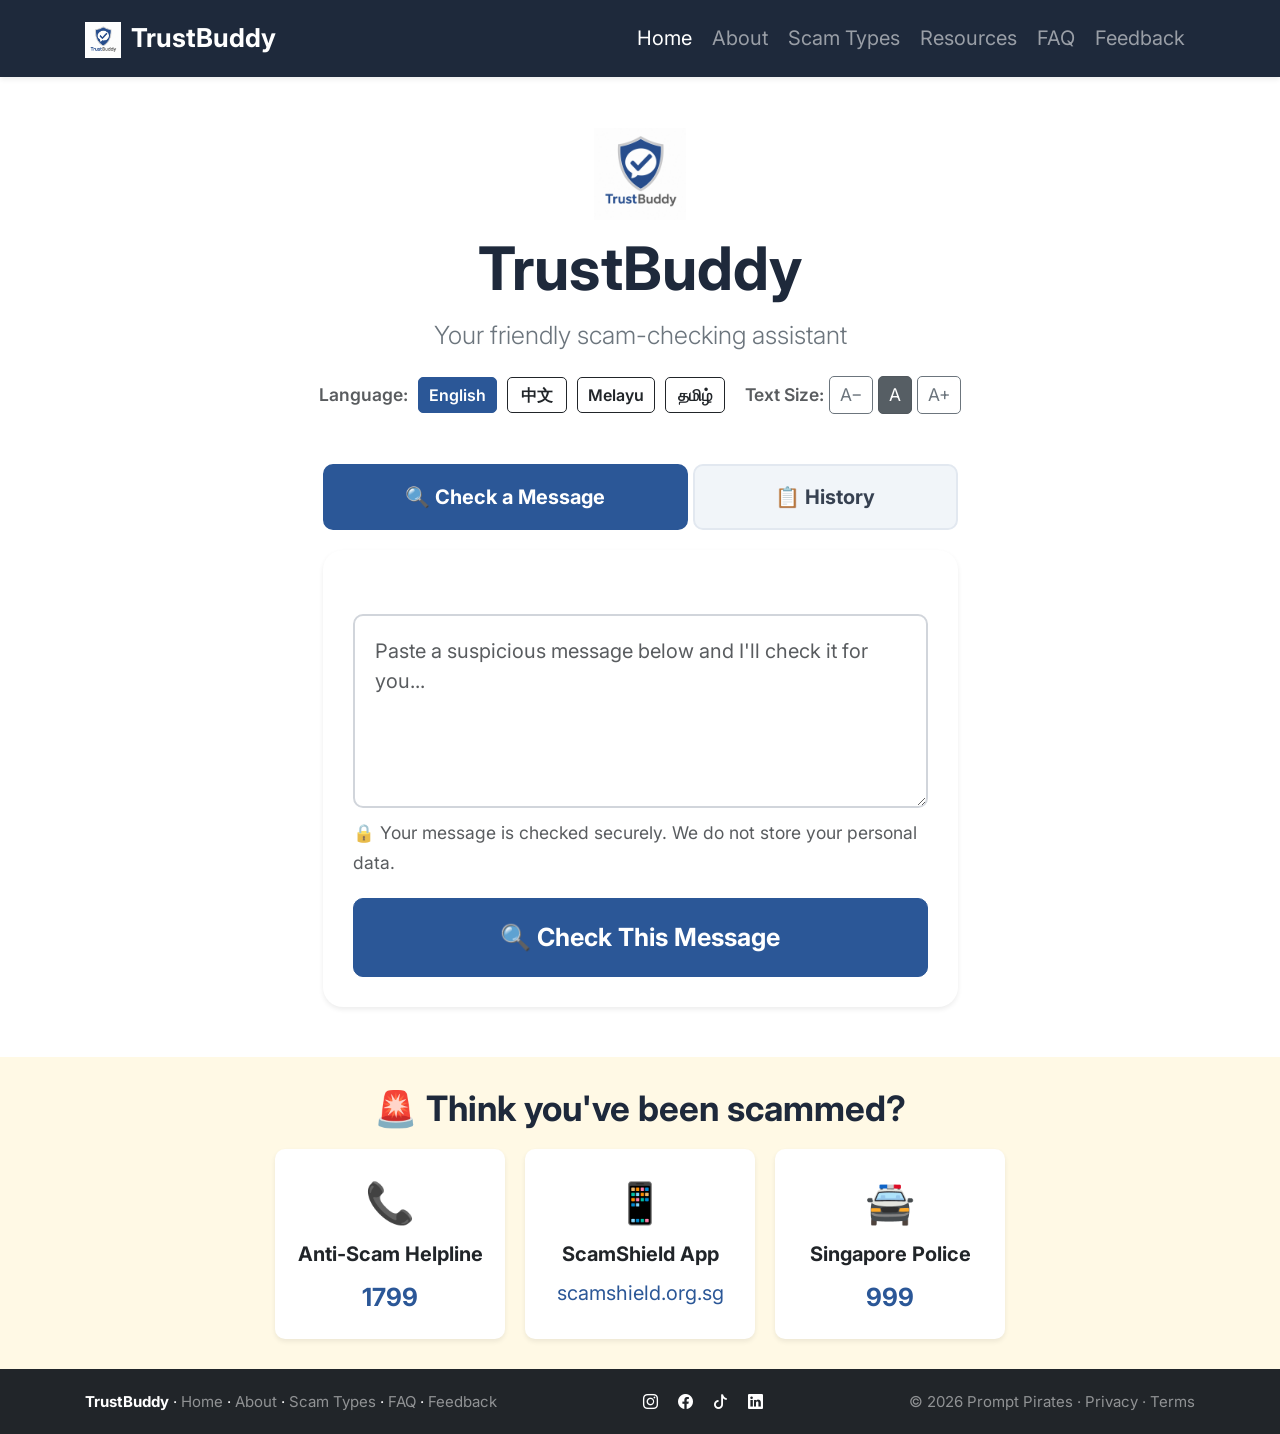
==== index.html @ 8c1a374c "TrustBuddy - AI Anti-Scam Assistant for Singapore Seniors" ====
<!DOCTYPE html>
<html lang="en">
<head>
    <meta charset="UTF-8">
    <meta name="viewport" content="width=device-width, initial-scale=1.0">
    <title>TrustBuddy — Anti-Scam Assistant</title>
    <meta name="description" content="AI-powered Anti-Scam Assistant that checks suspicious messages and links to keep you safe from scams.">
    <link href="https://cdn.jsdelivr.net/npm/bootstrap@5.3.3/dist/css/bootstrap.min.css" rel="stylesheet">
    <link href="https://cdn.jsdelivr.net/npm/bootstrap-icons@1.11.3/font/bootstrap-icons.min.css" rel="stylesheet">
    <link rel="preconnect" href="https://fonts.googleapis.com">
    <link rel="preconnect" href="https://fonts.gstatic.com" crossorigin>
    <link href="https://fonts.googleapis.com/css2?family=Inter:wght@400;500;600;700;800&display=swap" rel="stylesheet">
    <link rel="stylesheet" href="style.css">
</head>
<body>

    <!-- NAVBAR -->
    <nav class="navbar navbar-expand-lg navbar-dark sticky-top shadow-sm" style="background-color: #1e293b;">
        <div class="container">
            <a class="navbar-brand fw-bold fs-4" href="index.html"><img src="assets/logo.png" alt="TrustBuddy" height="36" class="me-2">TrustBuddy</a>
            <button class="navbar-toggler" type="button" data-bs-toggle="collapse" data-bs-target="#mainNav">
                <span class="navbar-toggler-icon"></span>
            </button>
            <div class="collapse navbar-collapse" id="mainNav">
                <ul class="navbar-nav ms-auto">
                    <li class="nav-item"><a class="nav-link active" href="index.html">Home</a></li>
                    <li class="nav-item"><a class="nav-link" href="about.html">About</a></li>
                    <li class="nav-item"><a class="nav-link" href="scam-types.html">Scam Types</a></li>
                    <li class="nav-item"><a class="nav-link" href="resources.html">Resources</a></li>
                    <li class="nav-item"><a class="nav-link" href="faq.html">FAQ</a></li>
                    <li class="nav-item"><a class="nav-link" href="feedback.html">Feedback</a></li>
                </ul>
            </div>
        </div>
    </nav>

    <!-- HERO -->
    <section class="py-4 text-center">
        <div class="container">
            <div class="logo-large" aria-hidden="true"><img src="assets/logo.png" alt="TrustBuddy Logo" height="100"></div>
            <h1 class="display-5 fw-bold" style="color: #1e293b;">TrustBuddy</h1>
            <p class="lead text-secondary" id="tagline">Your friendly scam-checking assistant</p>
            <!-- Accessibility Controls -->
            <div class="d-flex justify-content-center flex-wrap gap-3 mt-3">
                <div class="d-flex align-items-center gap-2">
                    <span class="small fw-semibold text-muted" id="langLabel">Language:</span>
                    <button class="btn btn-sm lang-btn active" style="background:#2b5797;border-color:#2b5797;color:#fff;" onclick="switchLang('en')">English</button>
                    <button class="btn btn-sm btn-outline-dark lang-btn" onclick="switchLang('zh')">中文</button>
                    <button class="btn btn-sm btn-outline-dark lang-btn" onclick="switchLang('ms')">Melayu</button>
                    <button class="btn btn-sm btn-outline-dark lang-btn" onclick="switchLang('ta')">தமிழ்</button>
                </div>
                <div class="d-flex align-items-center gap-1">
                    <span class="small fw-semibold text-muted" id="sizeLabel">Text Size:</span>
                    <button class="btn btn-sm btn-outline-secondary size-btn" onclick="changeTextSize('decrease')">A−</button>
                    <button class="btn btn-sm btn-secondary size-btn active" onclick="changeTextSize('reset')">A</button>
                    <button class="btn btn-sm btn-outline-secondary size-btn" onclick="changeTextSize('increase')">A+</button>
                </div>
            </div>
        </div>
    </section>

    <!-- MAIN CHECK AREA -->
    <section class="py-3">
        <div class="container">
            <div class="row justify-content-center">
                <div class="col-lg-7 col-md-9">
                    <!-- Tab Navigation -->
                    <ul class="nav nav-pills nav-fill mb-3 gap-1" role="tablist">
                        <li class="nav-item">
                            <button class="nav-link active" id="tabCheck" onclick="switchTab('check')">
                                <span id="tabCheckLabel">🔍 Check a Message</span>
                            </button>
                        </li>
                        <li class="nav-item">
                            <button class="nav-link" id="tabHistory" onclick="switchTab('history')">
                                <span id="tabHistoryLabel">📋 History</span>
                            </button>
                        </li>
                    </ul>

                    <!-- Card -->
                    <div class="card shadow-sm border-0 rounded-4">
                        <div class="card-body p-4">

                            <!-- CHECK TAB -->
                            <section id="panelCheck" class="tab-panel active">
                                <div class="mb-3">
                                    <label for="scamInput" id="inputLabel" class="form-label fs-5 fw-bold"></label>
                                    <textarea id="scamInput" class="form-control form-control-lg" rows="5" aria-describedby="privacyNote" placeholder="Paste a suspicious message below and I'll check it for you..."></textarea>
                                    <p class="form-text mt-2" id="privacyNote">🔒 Your message is checked securely. We do not store your personal data.</p>
                                </div>

                                <button id="checkButton" class="btn btn-lg w-100 fw-bold py-3" style="background:#2b5797;border-color:#2b5797;color:#fff;" type="button" onclick="checkMessage()">
                                    <span id="checkBtnLabel">🔍 Check This Message</span>
                                </button>

                                <div id="loadingStatus" class="loading" role="status" aria-live="polite">
                                    <span id="loadingLabel">Analysing — please wait...</span>
                                    <div class="spinner" aria-hidden="true"></div>
                                </div>

                                <div id="resultBox" class="result-box" aria-live="polite"></div>
                            </section>

                            <!-- HISTORY TAB -->
                            <section id="panelHistory" class="tab-panel">
                                <div class="d-flex justify-content-between align-items-center mb-3">
                                    <h2 class="fs-5 fw-bold mb-0" id="historyTitle">Previous Checks</h2>
                                    <button class="btn btn-sm btn-outline-danger" onclick="clearHistory()" type="button" id="clearHistoryBtn">🗑️ Clear All</button>
                                </div>
                                <div id="historyList" class="history-list">
                                    <p class="text-muted text-center py-4" id="historyEmpty">No messages checked yet. Your history will appear here.</p>
                                </div>
                            </section>
                        </div>
                    </div>

                    <!-- Connection Status removed -->
                </div>
            </div>
        </div>
    </section>

    <!-- EMERGENCY CONTACTS -->
    <section class="py-4 mt-4 bg-warning bg-opacity-10">
        <div class="container">
            <div class="row justify-content-center">
                <div class="col-lg-8 text-center">
                    <h3 class="fw-bold mb-3" style="color:#1e293b;" id="emergencyTitle">🚨 Think you've been scammed?</h3>
                    <div class="row g-3">
                        <div class="col-md-4">
                            <div class="card border-0 bg-white shadow-sm rounded-3 p-3 h-100">
                                <div class="fs-2">📞</div>
                                <p class="fw-bold mb-1">Anti-Scam Helpline</p>
                                <a href="tel:1799" class="fs-5 fw-bold text-decoration-none" style="color:#2b5797;">1799</a>
                            </div>
                        </div>
                        <div class="col-md-4">
                            <div class="card border-0 bg-white shadow-sm rounded-3 p-3 h-100">
                                <div class="fs-2">📱</div>
                                <p class="fw-bold mb-1">ScamShield App</p>
                                <a href="https://www.scamshield.org.sg" target="_blank" rel="noopener" class="text-decoration-none" style="color:#2b5797;">scamshield.org.sg</a>
                            </div>
                        </div>
                        <div class="col-md-4">
                            <div class="card border-0 bg-white shadow-sm rounded-3 p-3 h-100">
                                <div class="fs-2">🚔</div>
                                <p class="fw-bold mb-1">Singapore Police</p>
                                <a href="tel:999" class="fs-5 fw-bold text-decoration-none" style="color:#2b5797;">999</a>
                            </div>
                        </div>
                    </div>
                </div>
            </div>
        </div>
    </section>

    <!-- FOOTER -->
    <footer class="bg-dark text-white py-3 mb-0">
        <div class="container">
            <div class="d-flex flex-wrap justify-content-between align-items-center gap-3">
                <div><strong>TrustBuddy</strong> · <a href="index.html" class="text-white-50 text-decoration-none">Home</a> · <a href="about.html" class="text-white-50 text-decoration-none">About</a> · <a href="scam-types.html" class="text-white-50 text-decoration-none">Scam Types</a> · <a href="faq.html" class="text-white-50 text-decoration-none">FAQ</a> · <a href="feedback.html" class="text-white-50 text-decoration-none">Feedback</a></div>
                <div class="d-flex gap-3 align-items-center">
                    <a href="https://www.instagram.com/" target="_blank" rel="noopener" class="text-white"><i class="bi bi-instagram"></i></a>
                    <a href="https://www.facebook.com/" target="_blank" rel="noopener" class="text-white"><i class="bi bi-facebook"></i></a>
                    <a href="https://www.tiktok.com/" target="_blank" rel="noopener" class="text-white"><i class="bi bi-tiktok"></i></a>
                    <a href="https://www.linkedin.com/" target="_blank" rel="noopener" class="text-white"><i class="bi bi-linkedin"></i></a>
                </div>
                <div class="text-white-50" id="footerPrivacy">© 2026 Prompt Pirates · Privacy · Terms</div>
            </div>
        </div>
    </footer>

    <script src="https://cdn.jsdelivr.net/npm/bootstrap@5.3.3/dist/js/bootstrap.bundle.min.js"></script>
    <script src="script.js"></script>
</body>
</html>
---- style.css ----
/* ===== Silver Shield - Custom Overrides (works with Bootstrap 5) ===== */
/* Senior-friendly: large text, high contrast, calm aesthetics, big touch targets */

:root {
    --primary: #1e293b;
    --primary-hover: #0f172a;
    --primary-light: #f1f5f9;
    --accent: #2b5797;
    --accent-hover: #1e4070;
    --safe-green: #15803d;
    --safe-bg: #dcfce7;
    --safe-border: #86efac;
    --danger-red: #b91c1c;
    --danger-bg: #fef2f2;
    --danger-border: #fca5a5;
    --text-primary: #1a1a1a;
    --text-secondary: #374151;
    --text-muted: #6b7280;
    --border: #d1d5db;
    --radius-sm: 10px;
    --transition: 0.2s ease;
    --font-base: 20px;
}

html {
    font-size: var(--font-base);
    scroll-behavior: smooth;
}

body {
    font-family: 'Inter', 'Roboto', Arial, sans-serif;
    color: var(--text-primary);
    line-height: 1.7;
}

/* Logo */
.logo-large {
    font-size: 3.5rem;
    margin-bottom: 0.3rem;
}

/* Navbar */
.navbar {
    font-size: 1rem;
}

.navbar-brand {
    font-size: 1.3rem !important;
}

/* Language buttons */
.lang-btn {
    font-size: 0.8rem !important;
    font-weight: 600 !important;
    min-width: 60px;
}

/* Tab navigation */
.nav-pills .nav-link {
    font-weight: 700;
    font-size: 1rem;
    padding: 0.7rem 1.5rem;
    border-radius: var(--radius-sm);
    color: var(--text-secondary);
    background: #f1f5f9;
    border: 2px solid #e2e8f0;
}

.nav-pills .nav-link:hover {
    background: #e2e8f0;
    color: var(--text-primary);
}

.nav-pills .nav-link.active {
    background-color: var(--accent) !important;
    color: #fff !important;
    border-color: var(--accent) !important;
}

/* Textarea */
.form-control-lg {
    font-size: 1rem !important;
    padding: 1rem !important;
    border: 2px solid var(--border) !important;
    border-radius: var(--radius-sm) !important;
    min-height: 140px;
}

.form-control-lg:focus {
    border-color: var(--accent) !important;
    box-shadow: 0 0 0 3px rgba(43, 87, 151, 0.15) !important;
}

/* Check button */
.btn-primary.btn-lg {
    min-height: 60px;
    font-size: 1.2rem !important;
    border-radius: var(--radius-sm) !important;
    background-color: var(--accent) !important;
    border-color: var(--accent) !important;
    color: #fff !important;
}

.btn-primary.btn-lg:hover {
    background-color: var(--accent-hover) !important;
    border-color: var(--accent-hover) !important;
}

/* Tab panels */
.tab-panel {
    display: none;
}

.tab-panel.active {
    display: block;
}

/* ===== LOADING ===== */
.loading {
    display: none;
    align-items: center;
    justify-content: center;
    gap: 0.6rem;
    margin-top: 1rem;
    padding: 1rem;
    font-size: 1.05rem;
    font-weight: 600;
    color: #ffffff;
    background: #6c757d;
    border-radius: var(--radius-sm);
    min-height: 60px;
    width: 100%;
}

.loading.active {
    display: flex;
}

.spinner {
    width: 22px;
    height: 22px;
    border: 3px solid rgba(255, 255, 255, 0.4);
    border-top-color: #ffffff;
    border-radius: 50%;
    animation: spin 0.7s linear infinite;
    flex-shrink: 0;
}

@keyframes spin {
    to { transform: rotate(360deg); }
}

/* ===== RESULT BOX ===== */
.result-box {
    display: none;
    margin-top: 1.5rem;
    padding: 1.3rem;
    border-radius: var(--radius-sm);
    font-size: 1rem;
    line-height: 1.8;
    border: 3px solid transparent;
    animation: fadeSlideIn 0.4s ease;
}

.result-box.visible {
    display: block;
}

.result-box.success {
    background: var(--safe-bg);
    border-color: var(--safe-border);
}

.result-box.error {
    background: var(--danger-bg);
    border-color: var(--danger-border);
}

.result-header {
    font-weight: 700;
    font-size: 1.1rem;
    margin-bottom: 0.6rem;
    display: flex;
    align-items: center;
    gap: 0.5rem;
}

.result-content {
    color: var(--text-primary);
    white-space: pre-wrap;
    word-wrap: break-word;
}

.result-actions {
    margin-top: 1rem;
    display: flex;
    flex-wrap: wrap;
    gap: 0.5rem;
}

/* Translate bar */
.translate-bar {
    margin-top: 1rem;
    padding: 0.7rem 0.8rem;
    background: rgba(255, 255, 255, 0.7);
    border-radius: 8px;
    display: flex;
    align-items: center;
    flex-wrap: wrap;
    gap: 0.4rem;
}

.translate-label {
    font-size: 0.8rem;
    font-weight: 600;
    color: var(--text-secondary);
    margin-right: 0.3rem;
}

.translate-btn {
    padding: 0.3rem 0.7rem;
    font-size: 0.8rem;
    font-weight: 600;
    border: 2px solid var(--border);
    border-radius: 6px;
    background: #fff;
    color: var(--text-primary);
    cursor: pointer;
    transition: all var(--transition);
    min-height: 36px;
}

.translate-btn:hover {
    border-color: var(--accent);
    color: var(--accent);
    background: #e8f0fe;
}

.translate-btn.active {
    border-color: var(--accent);
    background: var(--accent);
    color: #fff;
}

/* Result action buttons */
.btn-copy,
.btn-reset,
.btn-feedback {
    display: inline-flex;
    align-items: center;
    gap: 0.4rem;
    padding: 0.5rem 1rem;
    font-size: 0.85rem;
    font-weight: 600;
    border-radius: 8px;
    cursor: pointer;
    transition: background var(--transition);
    min-height: 44px;
    border: 2px solid var(--border);
    background: #fff;
    color: var(--text-primary);
}

.btn-copy:hover,
.btn-reset:hover,
.btn-feedback:hover {
    border-color: var(--accent);
    color: var(--accent);
}

/* ===== FEEDBACK ===== */
.feedback-question {
    font-size: 0.95rem;
    color: var(--text-primary);
    margin-bottom: 0.5rem;
    margin-top: 1rem;
}

.feedback-row {
    display: flex;
    gap: 0.4rem;
    flex-wrap: wrap;
    margin-bottom: 0.5rem;
}

.fb-btn {
    padding: 0.5rem 1rem;
    font-size: 0.85rem;
    font-weight: 600;
    border: 2px solid var(--border);
    border-radius: 8px;
    background: #fff;
    color: var(--text-primary);
    cursor: pointer;
    transition: all var(--transition);
    min-height: 44px;
}

.fb-btn:hover {
    border-color: var(--accent);
    color: var(--accent);
}

.fb-btn.selected {
    background: var(--primary);
    color: #fff;
    border-color: var(--primary);
}

.feedback-thanks {
    text-align: center;
    font-size: 1rem;
    font-weight: 600;
    color: var(--safe-green);
    padding: 1rem 0;
}

/* Feedback section in result box */
.feedback-section {
    margin-top: 1rem;
    padding: 1.2rem;
    background: #f9fafb;
    border-radius: var(--radius-sm);
    border: 2px solid var(--border);
    animation: fadeSlideIn 0.3s ease;
}

.feedback-comment {
    border: 2px solid var(--border) !important;
    border-radius: 8px !important;
}

/* ===== HISTORY ===== */
.history-list {
    display: flex;
    flex-direction: column;
    gap: 0.8rem;
}

.history-item {
    padding: 1rem;
    border: 2px solid var(--border);
    border-radius: var(--radius-sm);
    background: #fafbfc;
}

.history-item .history-message {
    font-size: 0.85rem;
    color: var(--text-secondary);
    margin-bottom: 0.4rem;
    font-style: italic;
    white-space: nowrap;
    overflow: hidden;
    text-overflow: ellipsis;
}

.history-item .history-result {
    font-size: 0.9rem;
    color: var(--text-primary);
    line-height: 1.6;
    white-space: pre-wrap;
}

.history-item .history-time {
    font-size: 0.7rem;
    color: var(--text-muted);
    margin-top: 0.4rem;
}

/* ===== ANIMATIONS ===== */
@keyframes shake {
    0%, 100% { transform: translateX(0); }
    20% { transform: translateX(-6px); }
    40% { transform: translateX(6px); }
    60% { transform: translateX(-4px); }
    80% { transform: translateX(4px); }
}

@keyframes fadeSlideIn {
    from { opacity: 0; transform: translateY(10px); }
    to { opacity: 1; transform: translateY(0); }
}

/* ===== RESPONSIVE ===== */
@media (max-width: 576px) {
    html {
        font-size: 18px;
    }

    .logo-large {
        font-size: 2.5rem;
    }

    .result-actions {
        flex-direction: column;
    }

    .btn-copy,
    .btn-reset,
    .btn-feedback {
        width: 100%;
        justify-content: center;
    }

    .translate-bar {
        justify-content: center;
    }
}
/* Footer - compact, horizontal layout */
footer {
    font-size: 0.75rem;
    padding: 1rem 0 !important;
}

footer h5, footer h6 {
    font-size: 0.8rem !important;
    margin-bottom: 0.3rem !important;
}

footer .fs-4 {
    font-size: 1rem !important;
}

footer ul li, footer p {
    font-size: 0.7rem;
    margin-bottom: 0.15rem !important;
}

footer hr {
    margin: 0.5rem 0 !important;
}

body {
    margin-bottom: 0;
}

/* Hover card effect for resource links */
.hover-card {
    transition: transform 0.2s ease, box-shadow 0.2s ease;
}

.hover-card:hover {
    transform: translateY(-4px);
    box-shadow: 0 8px 24px rgba(0, 0, 0, 0.12) !important;
}
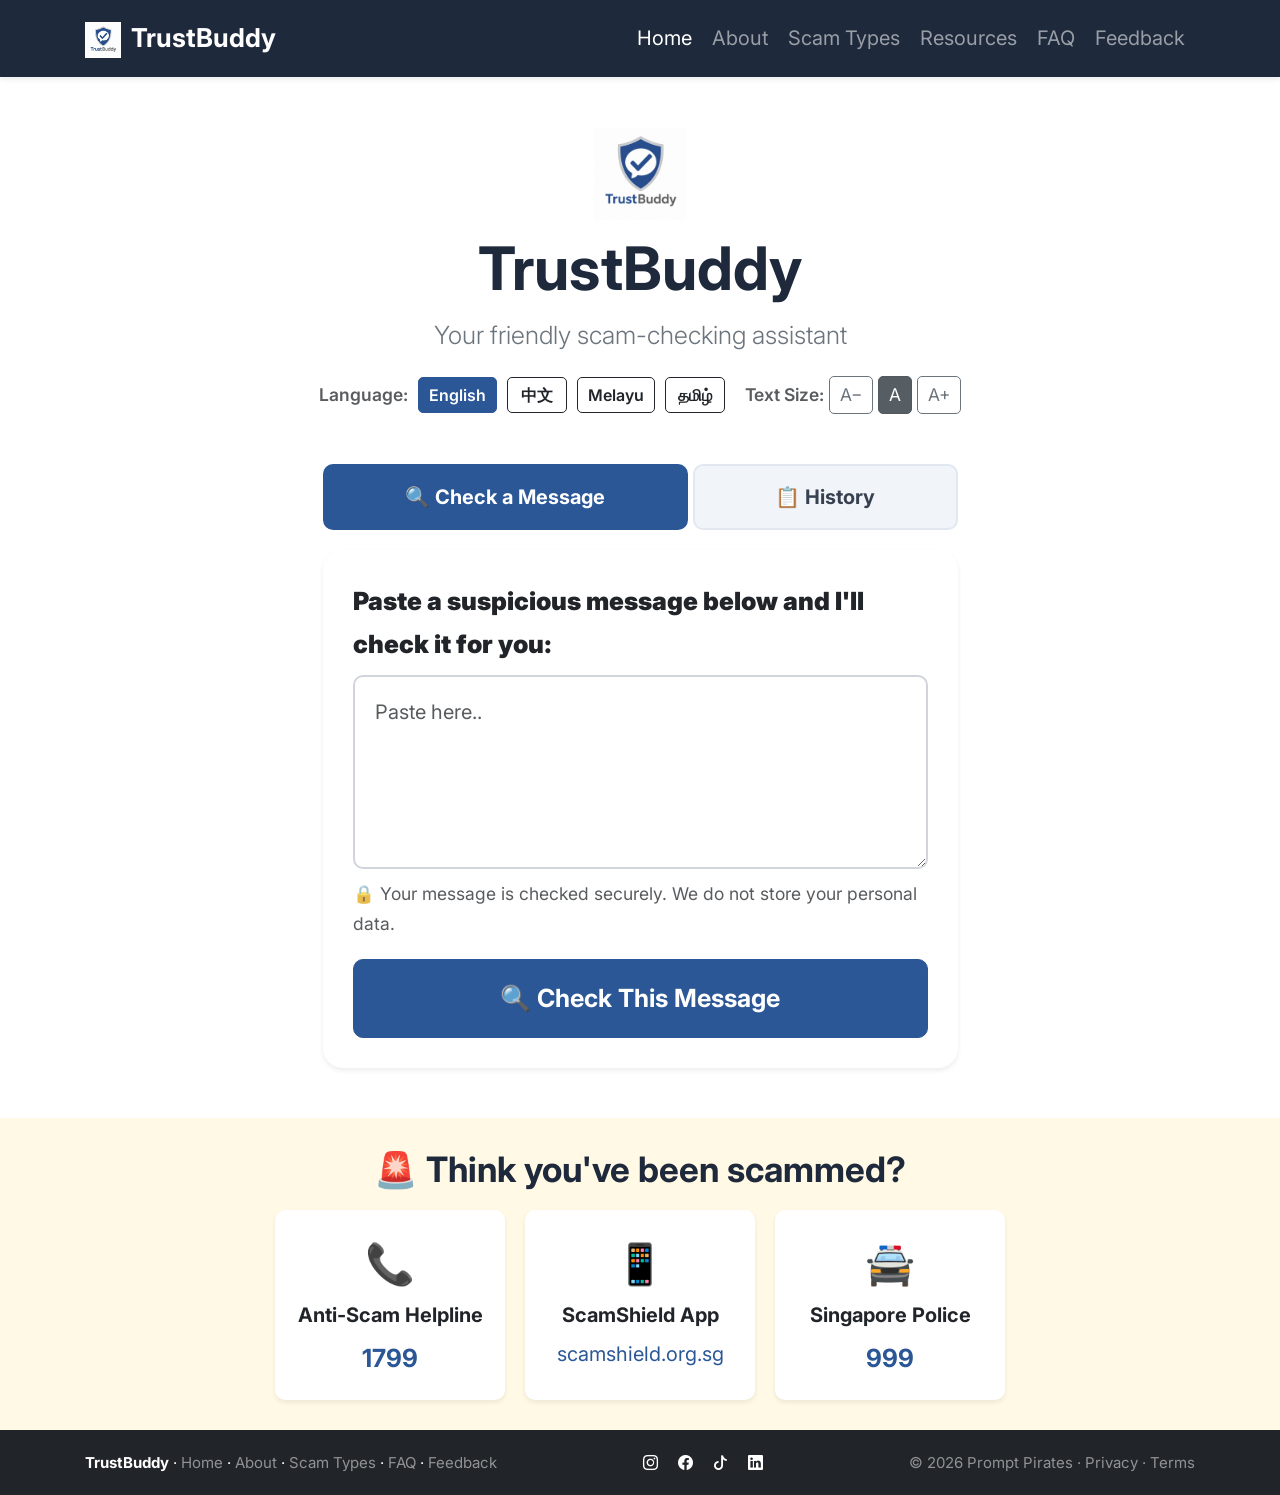
==== commit f418b07b: "Full Page Language Translation + Fix Voice Over for Other Languages" ====
--- a/index.html
+++ b/index.html
@@ -17,18 +17,18 @@
     <!-- NAVBAR -->
     <nav class="navbar navbar-expand-lg navbar-dark sticky-top shadow-sm" style="background-color: #1e293b;">
         <div class="container">
-            <a class="navbar-brand fw-bold fs-4" href="index.html"><img src="assets/logo.png" alt="TrustBuddy" height="36" class="me-2">TrustBuddy</a>
+            <a class="navbar-brand fw-bold fs-4" href="index.html"><img src="assets/logo.png" alt="TrustBuddy" height="36" class="me-2"><span id="navBrand">TrustBuddy</span></a>
             <button class="navbar-toggler" type="button" data-bs-toggle="collapse" data-bs-target="#mainNav">
                 <span class="navbar-toggler-icon"></span>
             </button>
             <div class="collapse navbar-collapse" id="mainNav">
                 <ul class="navbar-nav ms-auto">
-                    <li class="nav-item"><a class="nav-link active" href="index.html">Home</a></li>
-                    <li class="nav-item"><a class="nav-link" href="about.html">About</a></li>
-                    <li class="nav-item"><a class="nav-link" href="scam-types.html">Scam Types</a></li>
-                    <li class="nav-item"><a class="nav-link" href="resources.html">Resources</a></li>
-                    <li class="nav-item"><a class="nav-link" href="faq.html">FAQ</a></li>
-                    <li class="nav-item"><a class="nav-link" href="feedback.html">Feedback</a></li>
+                    <li class="nav-item"><a id="navHome" class="nav-link active" href="index.html">Home</a></li>
+                    <li class="nav-item"><a id="navAbout" class="nav-link" href="about.html">About</a></li>
+                    <li class="nav-item"><a id="navScamTypes" class="nav-link" href="scam-types.html">Scam Types</a></li>
+                    <li class="nav-item"><a id="navResources" class="nav-link" href="resources.html">Resources</a></li>
+                    <li class="nav-item"><a id="navFAQ" class="nav-link" href="faq.html">FAQ</a></li>
+                    <li class="nav-item"><a id="navFeedback" class="nav-link" href="feedback.html">Feedback</a></li>
                 </ul>
             </div>
         </div>
@@ -39,7 +39,7 @@
         <div class="container">
             <div class="logo-large" aria-hidden="true"><img src="assets/logo.png" alt="TrustBuddy Logo" height="100"></div>
             <h1 class="display-5 fw-bold" style="color: #1e293b;">TrustBuddy</h1>
-            <p class="lead text-secondary" id="tagline">Your friendly scam-checking assistant</p>
+            <p class="lead text-secondary" data-i18n="tagline">Your friendly scam-checking assistant</p>
             <!-- Accessibility Controls -->
             <div class="d-flex justify-content-center flex-wrap gap-3 mt-3">
                 <div class="d-flex align-items-center gap-2">
@@ -132,7 +132,7 @@
                             <div class="card border-0 bg-white shadow-sm rounded-3 p-3 h-100">
                                 <div class="fs-2">📞</div>
                                 <p class="fw-bold mb-1">Anti-Scam Helpline</p>
-                                <a href="tel:1799" class="fs-5 fw-bold text-decoration-none" style="color:#2b5797;">1799</a>
+                                <a class="fs-5 fw-bold text-decoration-none" style="color:#2b5797;">1799</a>
                             </div>
                         </div>
                         <div class="col-md-4">
@@ -146,7 +146,7 @@
                             <div class="card border-0 bg-white shadow-sm rounded-3 p-3 h-100">
                                 <div class="fs-2">🚔</div>
                                 <p class="fw-bold mb-1">Singapore Police</p>
-                                <a href="tel:999" class="fs-5 fw-bold text-decoration-none" style="color:#2b5797;">999</a>
+                                <a class="fs-5 fw-bold text-decoration-none" style="color:#2b5797;">999</a>
                             </div>
                         </div>
                     </div>
@@ -159,14 +159,14 @@
     <footer class="bg-dark text-white py-3 mb-0">
         <div class="container">
             <div class="d-flex flex-wrap justify-content-between align-items-center gap-3">
-                <div><strong>TrustBuddy</strong> · <a href="index.html" class="text-white-50 text-decoration-none">Home</a> · <a href="about.html" class="text-white-50 text-decoration-none">About</a> · <a href="scam-types.html" class="text-white-50 text-decoration-none">Scam Types</a> · <a href="faq.html" class="text-white-50 text-decoration-none">FAQ</a> · <a href="feedback.html" class="text-white-50 text-decoration-none">Feedback</a></div>
+                <div><strong>TrustBuddy</strong> · <a href="index.html" class="text-white-50 text-decoration-none" data-i18n="footerHome">Home</a> · <a href="about.html" class="text-white-50 text-decoration-none" data-i18n="footerAbout">About</a> · <a href="scam-types.html" class="text-white-50 text-decoration-none" data-i18n="footerScamTypes">Scam Types</a> · <a href="faq.html" class="text-white-50 text-decoration-none" data-i18n="footerFAQ">FAQ</a> · <a href="feedback.html" class="text-white-50 text-decoration-none" data-i18n="footerFeedback">Feedback</a></div>
                 <div class="d-flex gap-3 align-items-center">
                     <a href="https://www.instagram.com/" target="_blank" rel="noopener" class="text-white"><i class="bi bi-instagram"></i></a>
                     <a href="https://www.facebook.com/" target="_blank" rel="noopener" class="text-white"><i class="bi bi-facebook"></i></a>
                     <a href="https://www.tiktok.com/" target="_blank" rel="noopener" class="text-white"><i class="bi bi-tiktok"></i></a>
                     <a href="https://www.linkedin.com/" target="_blank" rel="noopener" class="text-white"><i class="bi bi-linkedin"></i></a>
                 </div>
-                <div class="text-white-50" id="footerPrivacy">© 2026 Prompt Pirates · Privacy · Terms</div>
+                <div class="text-white-50">© 2026 Prompt Pirates · Privacy · Terms</div>
             </div>
         </div>
     </footer>
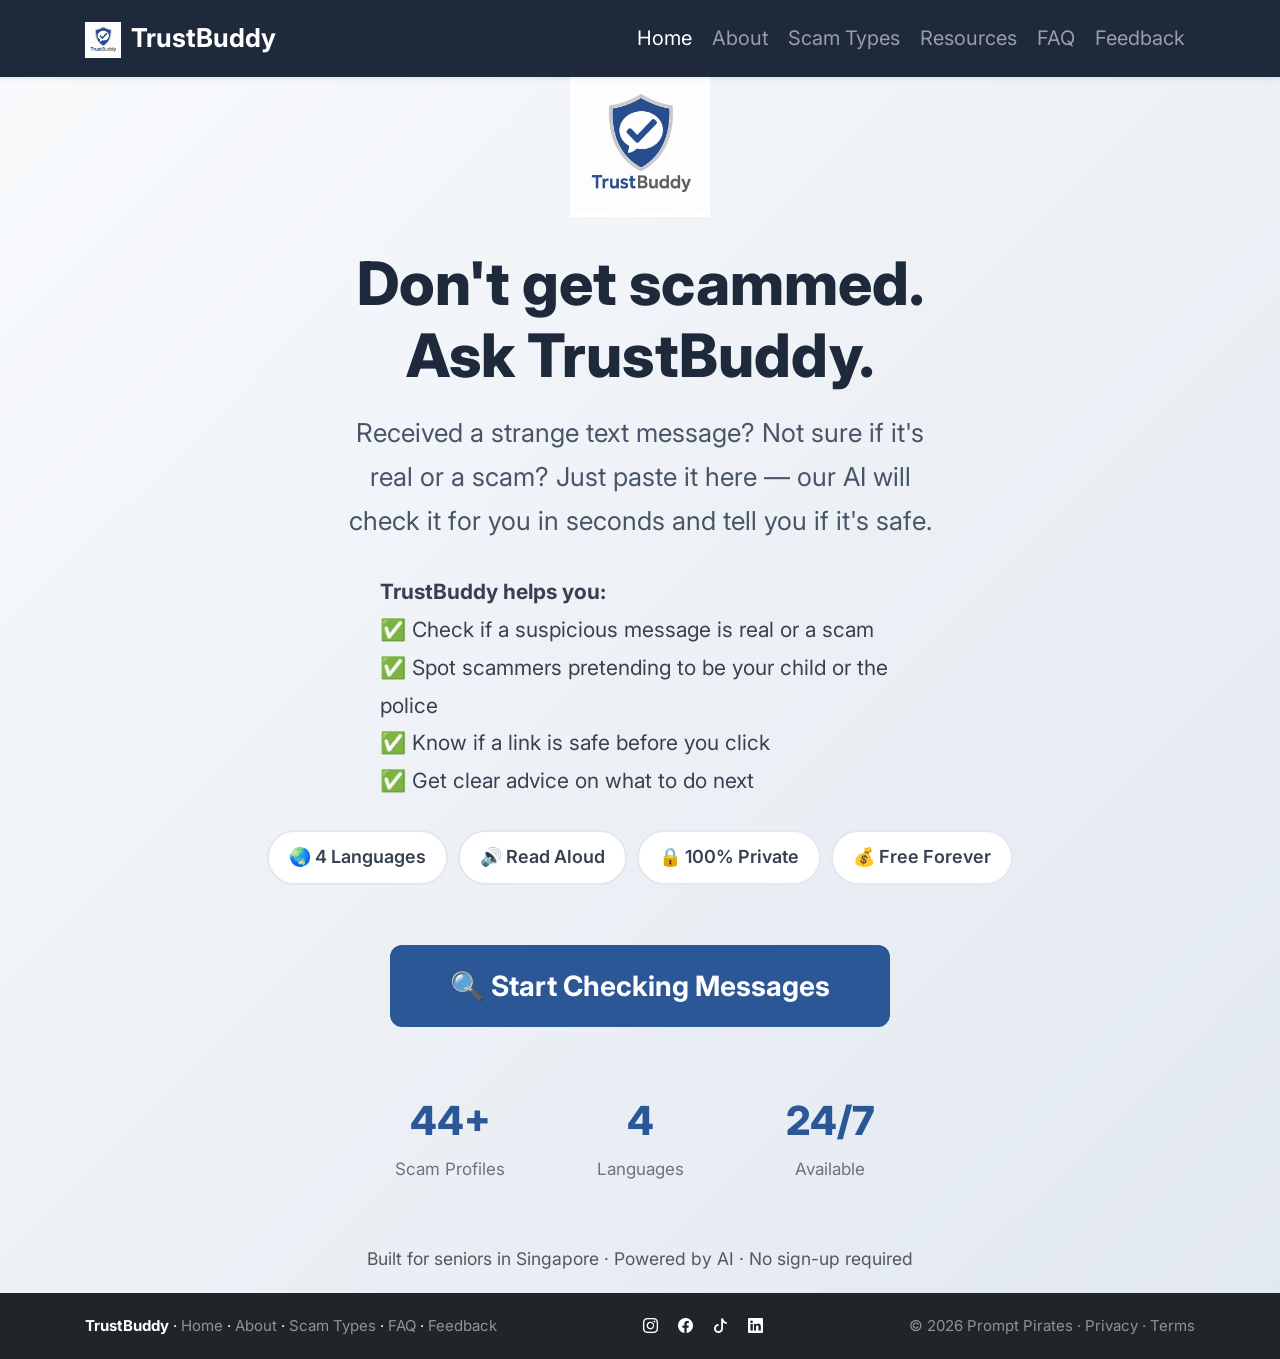
==== commit b6253093: "Add landing page, move scam checker to check.html" ====
--- a/index.html
+++ b/index.html
@@ -3,155 +3,151 @@
 <head>
     <meta charset="UTF-8">
     <meta name="viewport" content="width=device-width, initial-scale=1.0">
-    <title>TrustBuddy — Anti-Scam Assistant</title>
-    <meta name="description" content="AI-powered Anti-Scam Assistant that checks suspicious messages and links to keep you safe from scams.">
+    <title>TrustBuddy — Your AI Anti-Scam Assistant</title>
+    <meta name="description" content="AI-powered Anti-Scam Assistant that checks suspicious messages and links to keep seniors safe from scams in Singapore.">
     <link href="https://cdn.jsdelivr.net/npm/bootstrap@5.3.3/dist/css/bootstrap.min.css" rel="stylesheet">
     <link href="https://cdn.jsdelivr.net/npm/bootstrap-icons@1.11.3/font/bootstrap-icons.min.css" rel="stylesheet">
-    <link rel="preconnect" href="https://fonts.googleapis.com">
-    <link rel="preconnect" href="https://fonts.gstatic.com" crossorigin>
     <link href="https://fonts.googleapis.com/css2?family=Inter:wght@400;500;600;700;800&display=swap" rel="stylesheet">
     <link rel="stylesheet" href="style.css">
+    <style>
+        .hero-section {
+            min-height: 100vh;
+            display: flex;
+            align-items: center;
+            background: linear-gradient(135deg, #f8fafc 0%, #e2e8f0 100%);
+        }
+        .hero-logo {
+            max-height: 140px;
+            margin-bottom: 1.5rem;
+        }
+        .hero-title {
+            font-size: 3rem;
+            font-weight: 800;
+            color: #1e293b;
+        }
+        .hero-subtitle {
+            font-size: 1.3rem;
+            color: #475569;
+            max-width: 600px;
+            margin: 0 auto;
+        }
+        .btn-start {
+            background: #2b5797;
+            color: #fff;
+            font-size: 1.4rem;
+            font-weight: 700;
+            padding: 1rem 3rem;
+            border-radius: 12px;
+            border: none;
+            transition: all 0.2s ease;
+            min-height: 70px;
+        }
+        .btn-start:hover {
+            background: #1e4070;
+            color: #fff;
+            transform: translateY(-3px);
+            box-shadow: 0 8px 24px rgba(43, 87, 151, 0.3);
+        }
+        .feature-badge {
+            display: inline-flex;
+            align-items: center;
+            gap: 0.4rem;
+            padding: 0.5rem 1rem;
+            background: #fff;
+            border: 2px solid #e2e8f0;
+            border-radius: 50px;
+            font-size: 0.9rem;
+            font-weight: 600;
+            color: #374151;
+        }
+        .stats-row {
+            margin-top: 2rem;
+        }
+        .stat-item {
+            text-align: center;
+        }
+        .stat-number {
+            font-size: 2rem;
+            font-weight: 800;
+            color: #2b5797;
+        }
+        .stat-label {
+            font-size: 0.85rem;
+            color: #6b7280;
+        }
+        @media (max-width: 576px) {
+            .hero-title { font-size: 2.2rem; }
+            .hero-subtitle { font-size: 1.1rem; }
+            .btn-start { font-size: 1.2rem; padding: 0.9rem 2rem; }
+        }
+    </style>
 </head>
 <body>
 
     <!-- NAVBAR -->
     <nav class="navbar navbar-expand-lg navbar-dark sticky-top shadow-sm" style="background-color: #1e293b;">
         <div class="container">
-            <a class="navbar-brand fw-bold fs-4" href="index.html"><img src="assets/logo.png" alt="TrustBuddy" height="36" class="me-2"><span id="navBrand">TrustBuddy</span></a>
+            <a class="navbar-brand fw-bold fs-4" href="index.html"><img src="assets/logo.png" alt="TrustBuddy" height="36" class="me-2">TrustBuddy</a>
             <button class="navbar-toggler" type="button" data-bs-toggle="collapse" data-bs-target="#mainNav">
                 <span class="navbar-toggler-icon"></span>
             </button>
             <div class="collapse navbar-collapse" id="mainNav">
                 <ul class="navbar-nav ms-auto">
-                    <li class="nav-item"><a id="navHome" class="nav-link active" href="index.html">Home</a></li>
-                    <li class="nav-item"><a id="navAbout" class="nav-link" href="about.html">About</a></li>
-                    <li class="nav-item"><a id="navScamTypes" class="nav-link" href="scam-types.html">Scam Types</a></li>
-                    <li class="nav-item"><a id="navResources" class="nav-link" href="resources.html">Resources</a></li>
-                    <li class="nav-item"><a id="navFAQ" class="nav-link" href="faq.html">FAQ</a></li>
-                    <li class="nav-item"><a id="navFeedback" class="nav-link" href="feedback.html">Feedback</a></li>
+                    <li class="nav-item"><a class="nav-link active" href="index.html">Home</a></li>
+                    <li class="nav-item"><a class="nav-link" href="about.html">About</a></li>
+                    <li class="nav-item"><a class="nav-link" href="scam-types.html">Scam Types</a></li>
+                    <li class="nav-item"><a class="nav-link" href="resources.html">Resources</a></li>
+                    <li class="nav-item"><a class="nav-link" href="faq.html">FAQ</a></li>
+                    <li class="nav-item"><a class="nav-link" href="feedback.html">Feedback</a></li>
                 </ul>
             </div>
         </div>
     </nav>
 
-    <!-- HERO -->
-    <section class="py-4 text-center">
-        <div class="container">
-            <div class="logo-large" aria-hidden="true"><img src="assets/logo.png" alt="TrustBuddy Logo" height="100"></div>
-            <h1 class="display-5 fw-bold" style="color: #1e293b;">TrustBuddy</h1>
-            <p class="lead text-secondary" data-i18n="tagline">Your friendly scam-checking assistant</p>
-            <!-- Accessibility Controls -->
-            <div class="d-flex justify-content-center flex-wrap gap-3 mt-3">
-                <div class="d-flex align-items-center gap-2">
-                    <span class="small fw-semibold text-muted" id="langLabel">Language:</span>
-                    <button class="btn btn-sm lang-btn active" style="background:#2b5797;border-color:#2b5797;color:#fff;" onclick="switchLang('en')">English</button>
-                    <button class="btn btn-sm btn-outline-dark lang-btn" onclick="switchLang('zh')">中文</button>
-                    <button class="btn btn-sm btn-outline-dark lang-btn" onclick="switchLang('ms')">Melayu</button>
-                    <button class="btn btn-sm btn-outline-dark lang-btn" onclick="switchLang('ta')">தமிழ்</button>
+    <!-- HERO / LANDING -->
+    <section class="hero-section">
+        <div class="container text-center">
+            <img src="assets/logo.png" alt="TrustBuddy Logo" class="hero-logo">
+            <h1 class="hero-title">Don't get scammed.<br>Ask TrustBuddy.</h1>
+            <p class="hero-subtitle mt-3">Received a strange text message? Not sure if it's real or a scam? Just paste it here — our AI will check it for you in seconds and tell you if it's safe.</p>
+
+            <div class="mt-4 text-start mx-auto" style="max-width:520px;">
+                <p style="font-size:1.05rem; color:#374151; line-height:1.8;">
+                    <strong>TrustBuddy helps you:</strong><br>
+                    ✅ Check if a suspicious message is real or a scam<br>
+                    ✅ Spot scammers pretending to be your child or the police<br>
+                    ✅ Know if a link is safe before you click<br>
+                    ✅ Get clear advice on what to do next
+                </p>
+            </div>
+
+            <div class="d-flex flex-wrap justify-content-center gap-2 mt-4">
+                <span class="feature-badge">🌏 4 Languages</span>
+                <span class="feature-badge">🔊 Read Aloud</span>
+                <span class="feature-badge">🔒 100% Private</span>
+                <span class="feature-badge">💰 Free Forever</span>
+            </div>
+
+            <div class="mt-5">
+                <a href="check.html" class="btn btn-start">🔍 Start Checking Messages</a>
+            </div>
+
+            <div class="row stats-row justify-content-center mt-5">
+                <div class="col-4 col-md-2 stat-item">
+                    <div class="stat-number">44+</div>
+                    <div class="stat-label">Scam Profiles</div>
                 </div>
-                <div class="d-flex align-items-center gap-1">
-                    <span class="small fw-semibold text-muted" id="sizeLabel">Text Size:</span>
-                    <button class="btn btn-sm btn-outline-secondary size-btn" onclick="changeTextSize('decrease')">A−</button>
-                    <button class="btn btn-sm btn-secondary size-btn active" onclick="changeTextSize('reset')">A</button>
-                    <button class="btn btn-sm btn-outline-secondary size-btn" onclick="changeTextSize('increase')">A+</button>
+                <div class="col-4 col-md-2 stat-item">
+                    <div class="stat-number">4</div>
+                    <div class="stat-label">Languages</div>
+                </div>
+                <div class="col-4 col-md-2 stat-item">
+                    <div class="stat-number">24/7</div>
+                    <div class="stat-label">Available</div>
                 </div>
             </div>
-        </div>
-    </section>
 
-    <!-- MAIN CHECK AREA -->
-    <section class="py-3">
-        <div class="container">
-            <div class="row justify-content-center">
-                <div class="col-lg-7 col-md-9">
-                    <!-- Tab Navigation -->
-                    <ul class="nav nav-pills nav-fill mb-3 gap-1" role="tablist">
-                        <li class="nav-item">
-                            <button class="nav-link active" id="tabCheck" onclick="switchTab('check')">
-                                <span id="tabCheckLabel">🔍 Check a Message</span>
-                            </button>
-                        </li>
-                        <li class="nav-item">
-                            <button class="nav-link" id="tabHistory" onclick="switchTab('history')">
-                                <span id="tabHistoryLabel">📋 History</span>
-                            </button>
-                        </li>
-                    </ul>
-
-                    <!-- Card -->
-                    <div class="card shadow-sm border-0 rounded-4">
-                        <div class="card-body p-4">
-
-                            <!-- CHECK TAB -->
-                            <section id="panelCheck" class="tab-panel active">
-                                <div class="mb-3">
-                                    <label for="scamInput" id="inputLabel" class="form-label fs-5 fw-bold"></label>
-                                    <textarea id="scamInput" class="form-control form-control-lg" rows="5" aria-describedby="privacyNote" placeholder="Paste a suspicious message below and I'll check it for you..."></textarea>
-                                    <p class="form-text mt-2" id="privacyNote">🔒 Your message is checked securely. We do not store your personal data.</p>
-                                </div>
-
-                                <button id="checkButton" class="btn btn-lg w-100 fw-bold py-3" style="background:#2b5797;border-color:#2b5797;color:#fff;" type="button" onclick="checkMessage()">
-                                    <span id="checkBtnLabel">🔍 Check This Message</span>
-                                </button>
-
-                                <div id="loadingStatus" class="loading" role="status" aria-live="polite">
-                                    <span id="loadingLabel">Analysing — please wait...</span>
-                                    <div class="spinner" aria-hidden="true"></div>
-                                </div>
-
-                                <div id="resultBox" class="result-box" aria-live="polite"></div>
-                            </section>
-
-                            <!-- HISTORY TAB -->
-                            <section id="panelHistory" class="tab-panel">
-                                <div class="d-flex justify-content-between align-items-center mb-3">
-                                    <h2 class="fs-5 fw-bold mb-0" id="historyTitle">Previous Checks</h2>
-                                    <button class="btn btn-sm btn-outline-danger" onclick="clearHistory()" type="button" id="clearHistoryBtn">🗑️ Clear All</button>
-                                </div>
-                                <div id="historyList" class="history-list">
-                                    <p class="text-muted text-center py-4" id="historyEmpty">No messages checked yet. Your history will appear here.</p>
-                                </div>
-                            </section>
-                        </div>
-                    </div>
-
-                    <!-- Connection Status removed -->
-                </div>
-            </div>
-        </div>
-    </section>
-
-    <!-- EMERGENCY CONTACTS -->
-    <section class="py-4 mt-4 bg-warning bg-opacity-10">
-        <div class="container">
-            <div class="row justify-content-center">
-                <div class="col-lg-8 text-center">
-                    <h3 class="fw-bold mb-3" style="color:#1e293b;" id="emergencyTitle">🚨 Think you've been scammed?</h3>
-                    <div class="row g-3">
-                        <div class="col-md-4">
-                            <div class="card border-0 bg-white shadow-sm rounded-3 p-3 h-100">
-                                <div class="fs-2">📞</div>
-                                <p class="fw-bold mb-1">Anti-Scam Helpline</p>
-                                <a class="fs-5 fw-bold text-decoration-none" style="color:#2b5797;">1799</a>
-                            </div>
-                        </div>
-                        <div class="col-md-4">
-                            <div class="card border-0 bg-white shadow-sm rounded-3 p-3 h-100">
-                                <div class="fs-2">📱</div>
-                                <p class="fw-bold mb-1">ScamShield App</p>
-                                <a href="https://www.scamshield.org.sg" target="_blank" rel="noopener" class="text-decoration-none" style="color:#2b5797;">scamshield.org.sg</a>
-                            </div>
-                        </div>
-                        <div class="col-md-4">
-                            <div class="card border-0 bg-white shadow-sm rounded-3 p-3 h-100">
-                                <div class="fs-2">🚔</div>
-                                <p class="fw-bold mb-1">Singapore Police</p>
-                                <a class="fs-5 fw-bold text-decoration-none" style="color:#2b5797;">999</a>
-                            </div>
-                        </div>
-                    </div>
-                </div>
-            </div>
+            <p class="mt-5 text-muted small">Built for seniors in Singapore · Powered by AI · No sign-up required</p>
         </div>
     </section>
 
@@ -159,7 +155,7 @@
     <footer class="bg-dark text-white py-3 mb-0">
         <div class="container">
             <div class="d-flex flex-wrap justify-content-between align-items-center gap-3">
-                <div><strong>TrustBuddy</strong> · <a href="index.html" class="text-white-50 text-decoration-none" data-i18n="footerHome">Home</a> · <a href="about.html" class="text-white-50 text-decoration-none" data-i18n="footerAbout">About</a> · <a href="scam-types.html" class="text-white-50 text-decoration-none" data-i18n="footerScamTypes">Scam Types</a> · <a href="faq.html" class="text-white-50 text-decoration-none" data-i18n="footerFAQ">FAQ</a> · <a href="feedback.html" class="text-white-50 text-decoration-none" data-i18n="footerFeedback">Feedback</a></div>
+                <div><strong>TrustBuddy</strong> · <a href="index.html" class="text-white-50 text-decoration-none">Home</a> · <a href="about.html" class="text-white-50 text-decoration-none">About</a> · <a href="scam-types.html" class="text-white-50 text-decoration-none">Scam Types</a> · <a href="faq.html" class="text-white-50 text-decoration-none">FAQ</a> · <a href="feedback.html" class="text-white-50 text-decoration-none">Feedback</a></div>
                 <div class="d-flex gap-3 align-items-center">
                     <a href="https://www.instagram.com/" target="_blank" rel="noopener" class="text-white"><i class="bi bi-instagram"></i></a>
                     <a href="https://www.facebook.com/" target="_blank" rel="noopener" class="text-white"><i class="bi bi-facebook"></i></a>
@@ -172,6 +168,5 @@
     </footer>
 
     <script src="https://cdn.jsdelivr.net/npm/bootstrap@5.3.3/dist/js/bootstrap.bundle.min.js"></script>
-    <script src="script.js"></script>
 </body>
 </html>
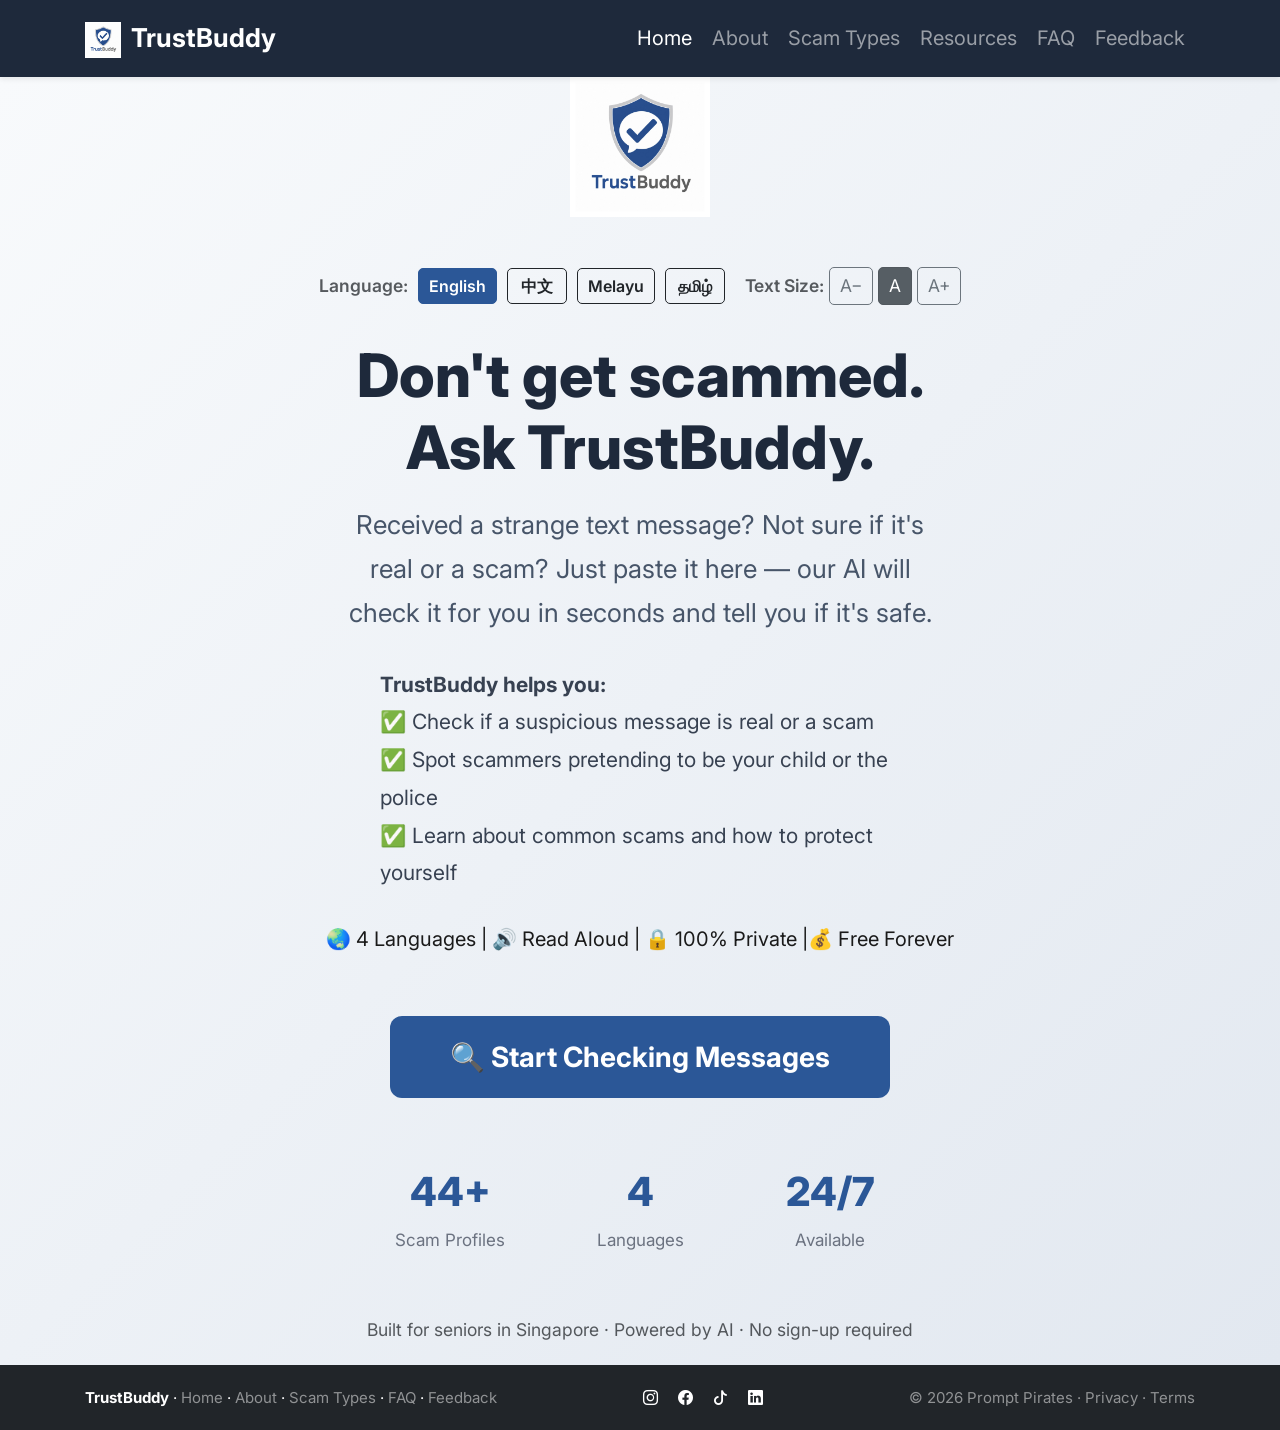
==== commit b4e1322d: "Consistent Text size across pages + Translation and Text size adjuster for home page" ====
--- a/index.html
+++ b/index.html
@@ -104,15 +104,33 @@
         </div>
     </nav>
 
+
     <!-- HERO / LANDING -->
     <section class="hero-section">
         <div class="container text-center">
             <img src="assets/logo.png" alt="TrustBuddy Logo" class="hero-logo">
-            <h1 class="hero-title">Don't get scammed.<br>Ask TrustBuddy.</h1>
-            <p class="hero-subtitle mt-3">Received a strange text message? Not sure if it's real or a scam? Just paste it here — our AI will check it for you in seconds and tell you if it's safe.</p>
+            <div class="container">
+            <div class="d-flex justify-content-center flex-wrap gap-3 mt-3">
+                <div class="d-flex align-items-center gap-2">
+                    <span class="small fw-semibold text-muted" id="langLabel">Language:</span>
+                    <button class="btn btn-sm lang-btn active" style="background:#2b5797;border-color:#2b5797;color:#fff;" onclick="switchLang('en')">English</button>
+                    <button class="btn btn-sm btn-outline-dark lang-btn" onclick="switchLang('zh')">中文</button>
+                    <button class="btn btn-sm btn-outline-dark lang-btn" onclick="switchLang('ms')">Melayu</button>
+                    <button class="btn btn-sm btn-outline-dark lang-btn" onclick="switchLang('ta')">தமிழ்</button>
+                </div>
+                <div class="d-flex align-items-center gap-1">
+                    <span class="small fw-semibold text-muted" id="sizeLabel">Text Size:</span>
+                    <button class="btn btn-sm btn-outline-secondary size-btn" onclick="changeTextSize('decrease')">A−</button>
+                    <button class="btn btn-sm btn-secondary size-btn active" onclick="changeTextSize('reset')">A</button>
+                    <button class="btn btn-sm btn-outline-secondary size-btn" onclick="changeTextSize('increase')">A+</button>
+                </div>
+            </div>
+        </div> <br>
+            <h1 class="hero-title" data-i18n="indexTrustBuddy">Don't get scammed.<br>Ask TrustBuddy.</h1>
+            <p class="hero-subtitle mt-3" data-i18n="indexReceivedText">Received a strange text message? Not sure if it's real or a scam? Just paste it here — our AI will check it for you in seconds and tell you if it's safe.</p>
 
             <div class="mt-4 text-start mx-auto" style="max-width:520px;">
-                <p style="font-size:1.05rem; color:#374151; line-height:1.8;">
+                <p style="font-size:1.05rem; color:#374151; line-height:1.8;" data-i18n="indexTrustBuddyHelp">
                     <strong>TrustBuddy helps you:</strong><br>
                     ✅ Check if a suspicious message is real or a scam<br>
                     ✅ Spot scammers pretending to be your child or the police<br>
@@ -121,7 +139,7 @@
                 </p>
             </div>
 
-            <div class="d-flex flex-wrap justify-content-center gap-2 mt-4">
+            <div class="d-flex flex-wrap justify-content-center gap-2 mt-4" data-i18n="indexTrustBuddyHelpsYou">
                 <span class="feature-badge">🌏 4 Languages</span>
                 <span class="feature-badge">🔊 Read Aloud</span>
                 <span class="feature-badge">🔒 100% Private</span>
@@ -129,25 +147,25 @@
             </div>
 
             <div class="mt-5">
-                <a href="check.html" class="btn btn-start">🔍 Start Checking Messages</a>
+                <a href="check.html" class="btn btn-start" data-i18n="indexCheckMessage">🔍 Start Checking Messages</a>
             </div>
 
             <div class="row stats-row justify-content-center mt-5">
                 <div class="col-4 col-md-2 stat-item">
-                    <div class="stat-number">44+</div>
-                    <div class="stat-label">Scam Profiles</div>
+                    <div class="stat-number" >44+</div>
+                    <div class="stat-label" data-i18n="indexScamProfiles">Scam Profiles</div>
                 </div>
                 <div class="col-4 col-md-2 stat-item">
                     <div class="stat-number">4</div>
-                    <div class="stat-label">Languages</div>
+                    <div class="stat-label" data-i18n="indexLanguages">Languages</div>
                 </div>
                 <div class="col-4 col-md-2 stat-item">
                     <div class="stat-number">24/7</div>
-                    <div class="stat-label">Available</div>
+                    <div class="stat-label" data-i18n="indexAvailable">Available</div>
                 </div>
             </div>
 
-            <p class="mt-5 text-muted small">Built for seniors in Singapore · Powered by AI · No sign-up required</p>
+            <p class="mt-5 text-muted small" data-i18n="indexBuiltForSeniors">Built for seniors in Singapore · Powered by AI · No sign-up required</p>
         </div>
     </section>
 
@@ -168,5 +186,7 @@
     </footer>
 
     <script src="https://cdn.jsdelivr.net/npm/bootstrap@5.3.3/dist/js/bootstrap.bundle.min.js"></script>
+    <script src="script.js"></script>
+    <script src="textsize.js"></script>
 </body>
 </html>
